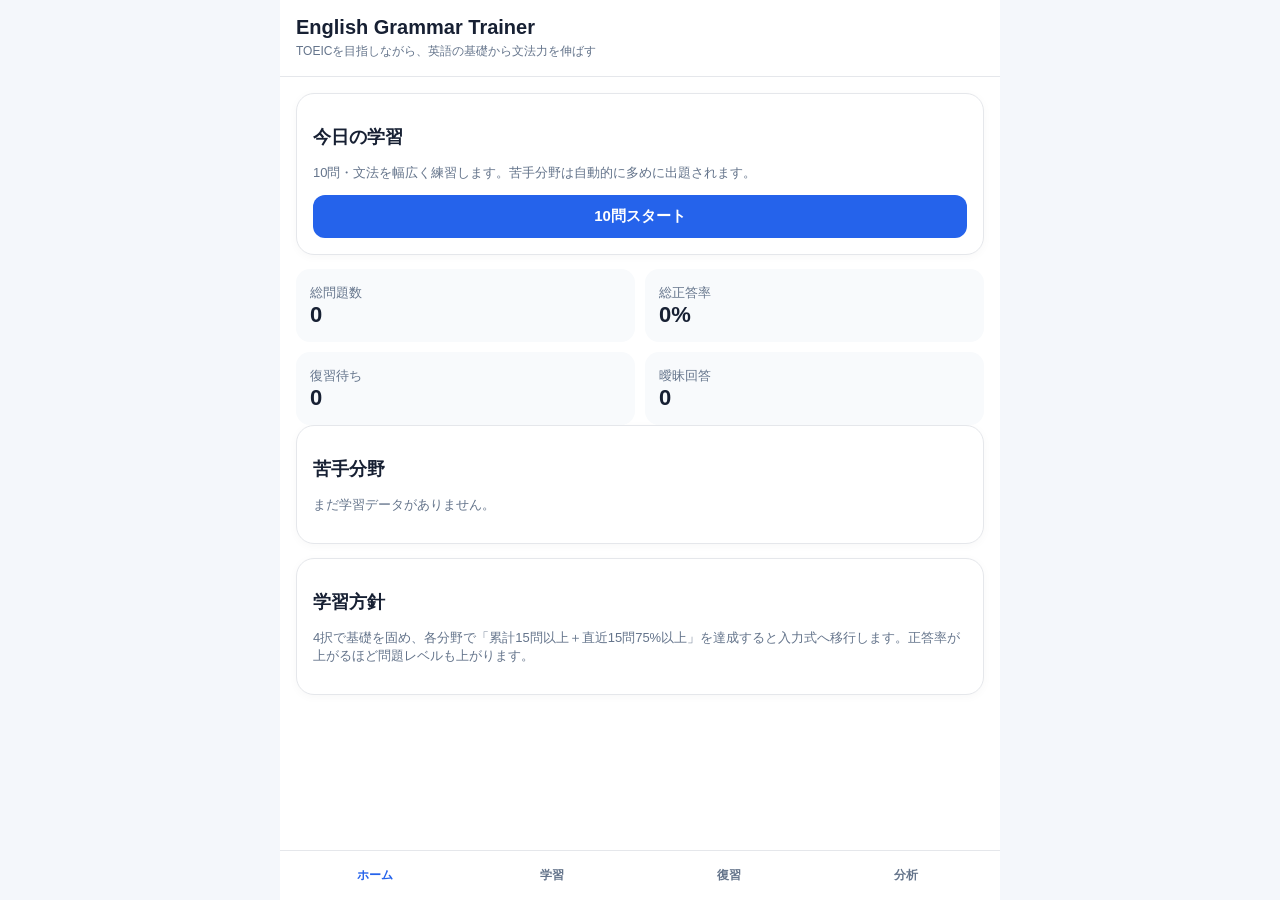
==== index.html @ 16832d19 "Add files via upload" ====
<!doctype html>
<html lang="ja">
<head>
<meta charset="utf-8">
<meta name="viewport" content="width=device-width,initial-scale=1,viewport-fit=cover">
<meta name="theme-color" content="#2563eb">
<title>English Grammar Trainer</title>
<link rel="manifest" href="manifest.json">
<style>
*{box-sizing:border-box}body{margin:0;font-family:-apple-system,BlinkMacSystemFont,"Segoe UI",sans-serif;background:#f4f7fb;color:#172033}
.app{max-width:720px;margin:auto;min-height:100vh;background:#fff}
header{position:sticky;top:0;background:#fff;border-bottom:1px solid #e5e7eb;padding:16px;z-index:2}
h1{font-size:20px;margin:0}.sub{font-size:12px;color:#64748b;margin-top:4px}
main{padding:16px 16px 90px}.card{background:#fff;border:1px solid #e5e7eb;border-radius:18px;padding:16px;margin-bottom:14px;box-shadow:0 2px 10px #00000008}
button{border:0;border-radius:12px;padding:12px 14px;font-size:15px;font-weight:600;cursor:pointer}
.primary{background:#2563eb;color:white;width:100%}.secondary{background:#eef2ff;color:#1d4ed8}.ghost{background:#f1f5f9;color:#334155}
.grid{display:grid;grid-template-columns:1fr 1fr;gap:10px}.stat{padding:14px;background:#f8fafc;border-radius:14px}.stat b{font-size:22px;display:block}.muted{color:#64748b;font-size:13px}
.progress{height:8px;background:#e5e7eb;border-radius:99px;overflow:hidden}.bar{height:100%;background:#2563eb}
.option{width:100%;text-align:left;margin:7px 0;background:#f8fafc;border:2px solid #e2e8f0;color:#172033}.option.selected{border-color:#2563eb;background:#eff6ff}.option.correct{border-color:#16a34a;background:#f0fdf4}.option.wrong{border-color:#dc2626;background:#fef2f2}
.feedback{padding:14px;border-radius:14px;background:#f8fafc;line-height:1.65}.tag{display:inline-block;font-size:12px;padding:4px 8px;border-radius:999px;background:#e0e7ff;color:#3730a3;margin:2px}
.nav{position:fixed;bottom:0;left:50%;transform:translateX(-50%);width:min(720px,100%);background:#fff;border-top:1px solid #e5e7eb;display:grid;grid-template-columns:repeat(4,1fr);padding:8px 6px calc(8px + env(safe-area-inset-bottom));z-index:3}
.nav button{background:transparent;color:#64748b;padding:8px 4px;font-size:12px}.nav button.active{color:#2563eb}
input{width:100%;padding:14px;border:2px solid #cbd5e1;border-radius:12px;font-size:18px}
h2{font-size:18px}h3{font-size:15px}.row{display:flex;justify-content:space-between;gap:10px;align-items:center}.smallbtn{padding:8px 10px;font-size:12px}
.hidden{display:none!important}.danger{color:#dc2626}.success{color:#16a34a}
.barrow{margin:10px 0}.barlabel{display:flex;justify-content:space-between;font-size:13px;margin-bottom:4px}
</style>
</head>
<body>
<div class="app">
<header><h1>English Grammar Trainer</h1><div class="sub">TOEICを目指しながら、英語の基礎から文法力を伸ばす</div></header>
<main id="app"></main>
<nav class="nav">
<button onclick="showPage('home')" id="n-home">ホーム</button>
<button onclick="showPage('quiz')" id="n-quiz">学習</button>
<button onclick="showPage('review')" id="n-review">復習</button>
<button onclick="showPage('stats')" id="n-stats">分析</button>
</nav>
</div>
<script>
const BANK=[
{id:"p1",topic:"品詞",sub:"形容詞・副詞",d:1,q:"She speaks English ____.",opts:["fluent","fluently","fluency","more fluent"],a:1,exp:"speak は動詞なので、その動作を説明する語には副詞 fluently が必要です。形容詞 fluent は名詞を説明するのが基本です。",roles:"She=代名詞 / speaks=動詞 / English=名詞 / fluently=副詞",hint:"動詞 speaks を説明している語に注目。"},
{id:"p2",topic:"三単現",sub:"現在形",d:1,q:"My brother ____ to school by bus every day.",opts:["go","goes","going","gone"],a:1,exp:"主語 My brother は三人称単数なので、現在形では動詞に -s が必要です。",roles:"My brother=名詞句（主語） / goes=動詞 / to=前置詞 / school=名詞",hint:"主語が一人・一つかを確認。"},
{id:"p3",topic:"品詞",sub:"名詞・形容詞",d:1,q:"The new machine is very ____.",opts:["efficiency","efficient","efficiently","efficiencies"],a:1,exp:"be動詞 is の後ろで主語 machine の状態を説明する補語なので形容詞 efficient が適切です。",roles:"The new machine=名詞句 / is=be動詞 / very=副詞 / efficient=形容詞",hint:"be動詞の後ろで状態を説明する語。"},
{id:"p4",topic:"前置詞",sub:"時間",d:1,q:"The meeting starts ____ 9 a.m.",opts:["in","on","at","for"],a:2,exp:"具体的な時刻には at を使います。at 9 a.m. が正しい組み合わせです。",roles:"The meeting=名詞句 / starts=動詞 / at=前置詞 / 9 a.m.=時刻",hint:"時刻・日・月で使う前置詞を区別。"},
{id:"p5",topic:"現在進行形",sub:"be + -ing",d:1,q:"Look! The students ____ English now.",opts:["study","studied","are studying","have studied"],a:2,exp:"now があるので、今まさに行っている動作を表す現在進行形 are studying が適切です。",roles:"The students=名詞句 / are studying=動詞句 / now=副詞",hint:"now は時間の手がかり。"},
{id:"p6",topic:"過去形",sub:"規則動詞",d:1,q:"We ____ the report yesterday.",opts:["finish","finished","have finish","are finishing"],a:1,exp:"yesterday は過去を表すので、過去形 finished を使います。",roles:"We=代名詞 / finished=動詞 / the report=名詞句 / yesterday=副詞",hint:"yesterday がどの時制を要求するか考える。"},
{id:"p7",topic:"不定詞",sub:"to + 動詞",d:1,q:"I went to the library ____ study.",opts:["for","to","at","by"],a:1,exp:"目的を表す「～するために」は to + 動詞の原形を使います。to study です。",roles:"I=代名詞 / went=動詞 / to the library=前置詞句 / to study=不定詞",hint:"目的を表す形を考える。"},
{id:"p8",topic:"動名詞",sub:"動詞 + -ing",d:1,q:"She enjoys ____ books.",opts:["read","to read","reading","reads"],a:2,exp:"enjoy の後ろには動名詞（-ing形）を置きます。enjoy reading が正しい形です。",roles:"She=代名詞 / enjoys=動詞 / reading=動名詞 / books=名詞",hint:"enjoy の後ろに置ける形を思い出す。"},
{id:"p9",topic:"受動態",sub:"be + 過去分詞",d:1,q:"The car ____ by the company last year.",opts:["made","was made","makes","has make"],a:1,exp:"車が「作る」のではなく「作られる」ので受動態です。last year なので was made が適切です。",roles:"The car=名詞句 / was made=受動態 / by the company=行為者を表す句",hint:"主語が動作をする側か、される側か。"},
{id:"p10",topic:"現在完了",sub:"経験",d:1,q:"I ____ this movie three times.",opts:["see","saw","have seen","am seeing"],a:2,exp:"three times のように現在までの経験回数を表すとき、現在完了 have seen が使えます。",roles:"I=代名詞 / have seen=現在完了 / this movie=名詞句 / three times=副詞句",hint:"過去から現在につながる経験。"},
{id:"p11",topic:"品詞",sub:"副詞",d:2,q:"The manager carefully checked the document. Which word is an adverb?",opts:["manager","carefully","checked","document"],a:1,exp:"carefully は「どのように checked したか」を説明する副詞です。-ly で終わる副詞は多いですが、形だけでなく文中の役割で判断します。",roles:"manager=名詞 / carefully=副詞 / checked=動詞 / document=名詞",hint:"動作 checked の様子を説明する語。"},
{id:"p12",topic:"品詞",sub:"形容詞・副詞",d:2,q:"The technician worked ____ to finish the task.",opts:["careful","carefully","carefulness","care"],a:1,exp:"worked という動詞を説明するので副詞 carefully が必要です。careful は形容詞です。",roles:"technician=名詞 / worked=動詞 / carefully=副詞 / task=名詞",hint:"空欄は worked を説明している。"},
{id:"p13",topic:"比較",sub:"比較級",d:2,q:"This model is ____ than the previous one.",opts:["efficient","more efficient","most efficient","efficiency"],a:1,exp:"than がある比較では比較級を使います。efficient は長い形容詞なので more efficient が基本です。",roles:"This model=名詞句 / is=be動詞 / more efficient=形容詞の比較級 / than=比較を導く語",hint:"than の前後を比較。"},
{id:"p14",topic:"関係代名詞",sub:"who",d:2,q:"The engineer ____ designed this robot won an award.",opts:["which","who","where","when"],a:1,exp:"先行詞 engineer は人で、後ろの designed の主語になるため who が適切です。",roles:"The engineer=名詞句 / who=関係代名詞 / designed=動詞 / this robot=名詞句",hint:"先行詞は人・物・場所のどれか。"},
{id:"p15",topic:"助動詞",sub:"can",d:2,q:"Employees ____ use this room after 6 p.m.",opts:["can","are","have","did"],a:0,exp:"can は「～できる」「～してよい」など可能・許可を表す助動詞で、後ろには動詞の原形を置きます。",roles:"Employees=名詞 / can=助動詞 / use=動詞 / this room=名詞句",hint:"可能・許可を表す助動詞。"},
{id:"p16",topic:"主語と動詞の一致",sub:"there is/are",d:2,q:"There ____ several problems with the machine.",opts:["is","are","be","was"],a:1,exp:"several problems は複数なので、現在形の be動詞は are です。",roles:"There=形式的な語 / are=be動詞 / several problems=名詞句",hint:"several の後ろの名詞の数を見る。"},
{id:"p17",topic:"冠詞",sub:"a/an",d:2,q:"She bought ____ new laptop yesterday.",opts:["a","an","the","—"],a:0,exp:"初めて話題にする単数可算名詞 laptop の前なので a new laptop が適切です。new は /n/ の音で始まるため an ではありません。",roles:"She=代名詞 / bought=動詞 / a=冠詞 / new=形容詞 / laptop=名詞",hint:"単数可算名詞を初めて話題にするとき。"},
{id:"p18",topic:"可算・不可算",sub:"many/much",d:2,q:"We don't have ____ information about the problem.",opts:["many","much","a few","several"],a:1,exp:"information は通常不可算名詞なので、量を表す much を使います。",roles:"We=代名詞 / don't have=動詞句 / much=限定詞 / information=不可算名詞",hint:"information は数えられる名詞か考える。"},
{id:"p19",topic:"過去完了",sub:"had + 過去分詞",d:3,q:"When I arrived, the meeting ____ already started.",opts:["has","had","was","did"],a:1,exp:"過去のある時点（arrived）より前に開始していたので、過去完了 had started を使います。",roles:"When I arrived=副詞節 / the meeting=名詞句 / had started=過去完了 / already=副詞",hint:"過去の出来事よりさらに前の出来事。"},
{id:"p20",topic:"分詞",sub:"過去分詞",d:3,q:"The email ____ yesterday was sent to the wrong person.",opts:["send","sent","sending","sends"],a:1,exp:"email は「送った」のではなく「送られた」ので、過去分詞 sent を使って名詞 email を後ろから説明します。",roles:"The email=名詞句 / sent yesterday=分詞による修飾 / was sent=動詞句",hint:"email は動作をする側か、される側か。"},
{id:"p21",topic:"不定詞",sub:"目的",d:3,q:"The company hired more workers ____ production.",opts:["increase","increasing","to increase","increased"],a:2,exp:"「生産を増やすために」という目的なので to increase が適切です。to の後ろは動詞の原形です。",roles:"The company=名詞句 / hired=動詞 / more workers=目的語 / to increase production=目的を表す不定詞",hint:"hired の目的を考える。"},
{id:"p22",topic:"接続詞",sub:"because",d:3,q:"The flight was delayed ____ the weather was bad.",opts:["because","although","unless","while"],a:0,exp:"後ろに完全な文 the weather was bad があり、理由を表すので because が適切です。",roles:"The flight=名詞句 / was delayed=受動態 / because=接続詞 / the weather was bad=完全な節",hint:"後ろは主語＋動詞の完全な文で、意味は理由。"},
{id:"p23",topic:"前置詞",sub:"by/until",d:3,q:"Please submit the form ____ Friday.",opts:["by","at","on","from"],a:0,exp:"「金曜日までに」という締切を表す場合は by Friday です。on Friday は「金曜日に」という意味になります。",roles:"Please=副詞 / submit=動詞 / the form=名詞句 / by Friday=期限を表す前置詞句",hint:"締切を表す前置詞。"},
{id:"p24",topic:"関係代名詞",sub:"目的格",d:3,q:"The report ____ I read this morning was useful.",opts:["who","where","which","when"],a:2,exp:"先行詞 report は物で、I read の目的語になっているため which が適切です。",roles:"The report=先行詞 / which=関係代名詞 / I=主語 / read=動詞",hint:"先行詞は物。関係詞の後ろに主語 I がある。"},
{id:"p25",topic:"仮定法",sub:"would",d:3,q:"If I had more time, I ____ study English every day.",opts:["will","would","am","have"],a:1,exp:"現在の事実とは異なる仮定を表す If I had ... では、主節に would + 動詞原形を使います。",roles:"If I had more time=仮定を表す節 / I=主語 / would study=助動詞＋動詞",hint:"If節が過去形で、現在の仮定を表している。"},
{id:"p26",topic:"時制",sub:"未来",d:3,q:"By next month, we ____ the project.",opts:["finish","finished","will have finished","are finishing"],a:2,exp:"By next month は未来のある時点までの完了を示すので、未来完了 will have finished が適切です。",roles:"By next month=未来の基準時 / we=主語 / will have finished=未来完了",hint:"未来の時点までに完了することを表す。"},
{id:"p27",topic:"品詞",sub:"副詞",d:4,q:"The proposal was surprisingly effective. Which word modifies the adjective effective?",opts:["proposal","was","surprisingly","effective"],a:2,exp:"surprisingly は形容詞 effective の程度・様子を説明している副詞です。形容詞を修飾する副詞という関係を押さえます。",roles:"proposal=名詞 / was=be動詞 / surprisingly=副詞 / effective=形容詞",hint:"effective の意味を強めたり説明したりしている語。"},
{id:"p28",topic:"品詞",sub:"動詞・名詞",d:4,q:"The rapid ____ of technology has changed the industry.",opts:["develop","developing","development","developed"],a:2,exp:"The rapid の後ろで of technology と結びつく中心語が必要なので名詞 development が適切です。rapid は形容詞で名詞を修飾しています。",roles:"rapid=形容詞 / development=名詞 / of technology=前置詞句",hint:"The rapid の後ろに必要なのは何詞か。"},
{id:"p29",topic:"主語と動詞の一致",sub:"集合的表現",d:4,q:"The list of required documents ____ on the website.",opts:["are","were","is","have"],a:2,exp:"主語の中心は list で単数です。of required documents は修飾語なので、動詞は is になります。",roles:"The list of required documents=名詞句 / is=be動詞 / on the website=前置詞句",hint:"of documents に引っ張られず、名詞句の中心語を見る。"},
{id:"p30",topic:"語法",sub:"recommend",d:4,q:"The doctor recommended ____ more water.",opts:["drink","to drink","drinking","drank"],a:2,exp:"recommend の直後に動作を置く場合、recommend + 動名詞が使えます。recommend drinking が適切です。",roles:"The doctor=名詞句 / recommended=動詞 / drinking=動名詞 / more water=名詞句",hint:"recommend の後ろの動詞の形に注目。"}
];

const app=document.getElementById("app");
const KEY="egt_v1";
let S=JSON.parse(localStorage.getItem(KEY)||"null")||{
stats:{}, attempts:[], wrong:[], uncertain:[], answered:{}, current:null, profile:{name:"Learner"}
};
function save(){localStorage.setItem(KEY,JSON.stringify(S))}
function topicStats(t){return S.stats[t]||{correct:0,total:0,last:[]}}
function accuracy(t){let x=topicStats(t);return x.total?Math.round(x.correct/x.total*100):0}
function recent15(t){let x=topicStats(t);return x.last||[]}
function recentAcc(t){let a=recent15(t);return a.length?Math.round(a.reduce((s,v)=>s+v,0)/a.length*100):0}
function unlocked(t){let x=topicStats(t);return x.total>=15 && recent15(t).length>=15 && recentAcc(t)>=75}
function difficulty(t){
 let r=recentAcc(t), total=topicStats(t).total;
 if(total<5)return 1;
 if(r>=90 && total>=15)return 4;
 if(r>=80 && total>=10)return 3;
 if(r>=70 && total>=5)return 2;
 return 1;
}
function shuffle(a){return [...a].sort(()=>Math.random()-.5)}
function topics(){return [...new Set(BANK.map(x=>x.topic))]}
function chooseQuestions(){
 let selected=[], pool=shuffle(BANK);
 let weak=topics().sort((a,b)=>recentAcc(a)-recentAcc(b));
 // prioritize weak areas, then cover different topics
 for(const t of weak){
   if(selected.length>=10)break;
   let p=pool.filter(x=>x.topic===t && x.d<=difficulty(t)+1);
   if(p.length)selected.push(p[0]);
 }
 for(const q of pool) if(selected.length<10 && !selected.some(x=>x.id===q.id) && q.d<=Math.max(...topics().map(difficulty))+1) selected.push(q);
 return shuffle(selected.slice(0,10));
}
function showPage(p){
 document.querySelectorAll(".nav button").forEach(b=>b.classList.remove("active"));
 document.getElementById("n-"+p).classList.add("active");
 if(p==="home")renderHome(); if(p==="quiz")startSession(); if(p==="review")renderReview(); if(p==="stats")renderStats();
}
function renderHome(){
 let total=S.attempts.length, correct=S.attempts.filter(x=>x.correct).length;
 let wrong=S.wrong.length, uncertain=S.uncertain.length;
 document.getElementById("app").innerHTML=`<div class="card"><h2>今日の学習</h2><p class="muted">10問・文法を幅広く練習します。苦手分野は自動的に多めに出題されます。</p><button class="primary" onclick="startSession()">10問スタート</button></div>
 <div class="grid"><div class="stat"><span class="muted">総問題数</span><b>${total}</b></div><div class="stat"><span class="muted">総正答率</span><b>${total?Math.round(correct/total*100):0}%</b></div><div class="stat"><span class="muted">復習待ち</span><b>${wrong}</b></div><div class="stat"><span class="muted">曖昧回答</span><b>${uncertain}</b></div></div>
 <div class="card"><h2>苦手分野</h2>${renderWeak()}</div>
 <div class="card"><h2>学習方針</h2><p class="muted">4択で基礎を固め、各分野で「累計15問以上＋直近15問75%以上」を達成すると入力式へ移行します。正答率が上がるほど問題レベルも上がります。</p></div>`;
}
function renderWeak(){
 let arr=topics().map(t=>({t,a:recentAcc(t),n:topicStats(t).total})).filter(x=>x.n).sort((a,b)=>a.a-b.a).slice(0,5);
 if(!arr.length)return `<p class="muted">まだ学習データがありません。</p>`;
 return arr.map(x=>`<div class="barrow"><div class="barlabel"><span>${x.t}</span><span>${x.a}% / ${x.n}問</span></div><div class="progress"><div class="bar" style="width:${x.a}%"></div></div></div>`).join("");
}
function startSession(){
 S.current={qs:chooseQuestions(),i:0,answers:[],mode:"session"};save();renderQuestion();
}
function renderQuestion(){
 let c=S.current, q=c.qs[c.i]; if(!q){finishSession();return}
 let useInput=unlocked(q.topic);
 document.getElementById("app").innerHTML=`<div class="row"><div><b>第${c.i+1}問 / ${c.qs.length}</b><div class="muted">${q.topic}・${q.sub}・レベル${q.d}</div></div><span class="tag">${useInput?"入力式":"4択"}</span></div>
 <div class="progress" style="margin:12px 0 18px"><div class="bar" style="width:${c.i/c.qs.length*100}%"></div></div>
 <div class="card"><h2>${q.q}</h2>${useInput?`<input id="ans" autocomplete="off" placeholder="答えを入力"><button class="primary" style="margin-top:10px" onclick="submitInput()">回答する</button>`:q.opts.map((o,i)=>`<button class="option" onclick="submitChoice(${i})">${o}</button>`).join("")}
 <button class="ghost smallbtn" style="margin-top:10px" onclick="markUncertain()">🤔 曖昧だった</button>
 <button class="ghost smallbtn" style="margin-left:5px" onclick="toggleHint()">ヒント</button><div id="hint" class="muted hidden" style="margin-top:10px">${q.hint}</div></div>`;
}
function toggleHint(){document.getElementById("hint").classList.toggle("hidden")}
function markUncertain(){
 let q=S.current.qs[S.current.i];
 if(!S.uncertain.includes(q.id))S.uncertain.push(q.id);
 save(); alert("「曖昧だった」として記録しました。後で「復習」から確認できます。");
}
function submitChoice(i){answer(i===S.current.qs[S.current.i].a)}
function submitInput(){
 let q=S.current.qs[S.current.i], v=document.getElementById("ans").value.trim().toLowerCase();
 let accepted=q.opts[q.a].toLowerCase();
 // Basic normalization; exact target plus punctuation/space tolerance.
 answer(v===accepted);
}
function answer(ok){
 let q=S.current.qs[S.current.i], c=S.current;
 record(q,ok);
 c.answers.push({id:q.id,correct:ok});
 showFeedback(q,ok);
}
function record(q,ok){
 let st=topicStats(q.topic); st.total++; if(ok)st.correct++; st.last=(st.last||[]); st.last.push(ok?1:0); if(st.last.length>15)st.last.shift(); S.stats[q.topic]=st;
 S.attempts.push({id:q.id,topic:q.topic,correct:ok,time:Date.now()});
 if(!ok && !S.wrong.includes(q.id))S.wrong.push(q.id);
 save();
}
function showFeedback(q,ok){
 let idx=S.current.i, canNext=idx+1<S.current.qs.length;
 document.getElementById("app").innerHTML=`<div class="card"><div class="${ok?"success":"danger"}"><b>${ok?"正解！":"不正解"}</b></div><h2>${q.q}</h2><div class="feedback"><b>詳しい解説</b><p>${q.exp}</p><p><b>品詞・文の役割</b><br>${q.roles}</p><p><b>この問題の分野：</b>${q.topic} / ${q.sub}</p><p><b>直近15問の正答率：</b>${recentAcc(q.topic)}%${unlocked(q.topic)?" → 入力式対象":""}</p></div></div>
 <button class="primary" onclick="${canNext?"nextQuestion()":"finishSession()"}">${canNext?"次の問題":"結果を見る"}</button>`;
}
function nextQuestion(){S.current.i++;save();renderQuestion()}
function finishSession(){
 let c=S.current; let score=c.answers.filter(x=>x.correct).length;
 document.getElementById("app").innerHTML=`<div class="card"><h2>今回の結果</h2><div class="stat"><span class="muted">正答率</span><b>${score}/${c.qs.length} (${Math.round(score/c.qs.length*100)}%)</b></div><p>正解でも不正解でも解説を確認したことで、学習履歴に反映されています。</p></div>
 <div class="grid"><button class="secondary" onclick="startSession()">もう10問</button><button class="ghost" onclick="showPage('home')">ホームへ</button></div>`;
 S.current=null;save();
}
function renderReview(){
 let ids=[...new Set([...S.wrong,...S.uncertain])];
 let items=ids.map(id=>BANK.find(q=>q.id===id)).filter(Boolean);
 document.getElementById("app").innerHTML=`<div class="card"><h2>復習</h2><p class="muted">間違えた問題と「🤔曖昧だった」を付けた問題をまとめています。</p>${items.length?items.map(q=>`<div class="row" style="padding:12px 0;border-bottom:1px solid #e5e7eb"><div><b>${q.topic}</b>・${q.sub}<div class="muted">${q.q}</div></div><button class="secondary smallbtn" onclick="reviewOne('${q.id}')">解く</button></div>`).join(""):`<p>復習する問題はありません。</p>`}</div>
 <button class="ghost" onclick="clearReview()">復習リストを空にする</button>`;
}
function reviewOne(id){
 let q=BANK.find(x=>x.id===id); S.current={qs:[q],i:0,answers:[],mode:"review"};renderQuestion();
}
function clearReview(){S.wrong=[];S.uncertain=[];save();renderReview()}
function renderStats(){
 let rows=topics().map(t=>({t,n:topicStats(t).total,a:accuracy(t),r:recentAcc(t),u:unlocked(t),d:difficulty(t)})).sort((a,b)=>a.r-b.r);
 document.getElementById("app").innerHTML=`<div class="card"><h2>文法分析</h2><p class="muted">入力式への移行判定は各分野の「直近15問」で行います。</p>${rows.map(x=>`<div class="barrow"><div class="barlabel"><span><b>${x.t}</b> ${x.u?"・入力式":"・4択"}・Lv${x.d}</span><span>${x.r}%</span></div><div class="progress"><div class="bar" style="width:${x.r}%"></div></div><div class="muted">累計 ${x.n}問 / 全期間 ${x.a}% / 直近15問 ${x.r}%</div></div>`).join("")}</div>
 <div class="card"><h2>曖昧回答</h2><p>現在 ${S.uncertain.length}問</p><p class="muted">「曖昧だった」を押した問題は、正解していても復習対象として残ります。</p></div>
 <div class="card"><h2>アカウント</h2><p>学習者：${S.profile.name}</p><button class="ghost" onclick="resetData()">学習データを初期化</button></div>`;
}
function resetData(){if(confirm("すべての学習データを削除しますか？")){localStorage.removeItem(KEY);location.reload()}}
showPage("home");
</script>
</body>
</html>
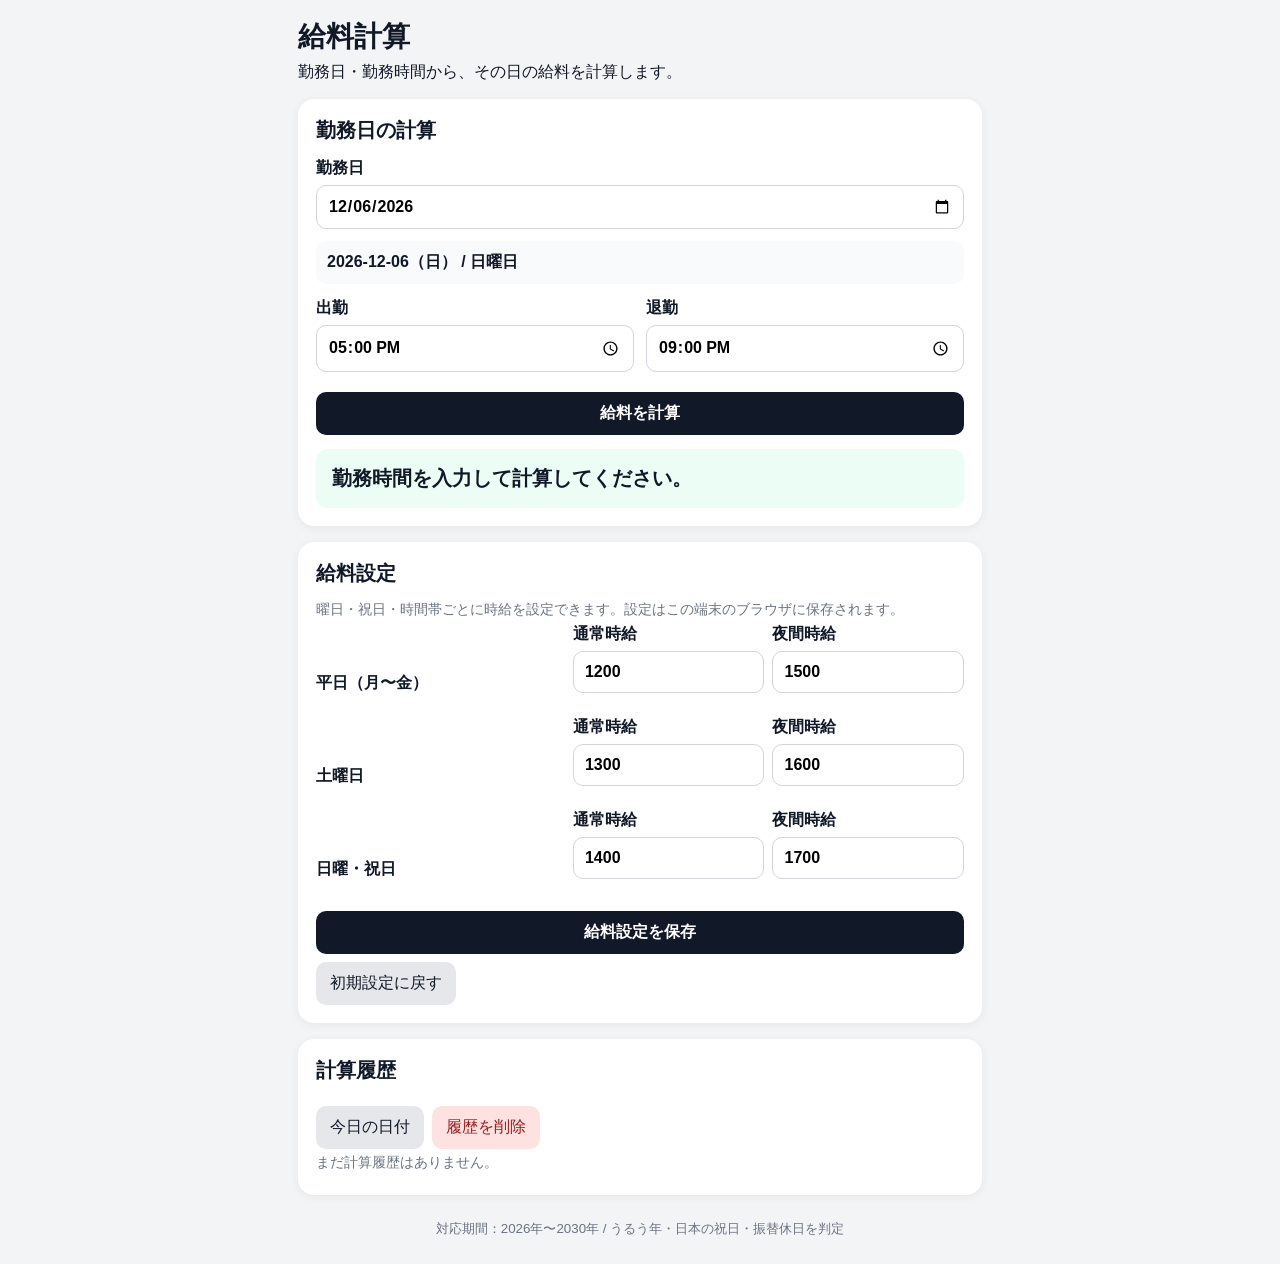
==== commit 147376c7: "Add files via upload" ====
--- a/index.html
+++ b/index.html
@@ -3,192 +3,58 @@
 <head>
 <meta charset="utf-8">
 <meta name="viewport" content="width=device-width,initial-scale=1,viewport-fit=cover">
-<meta name="theme-color" content="#2563eb">
-<title>English Grammar Trainer</title>
-<link rel="manifest" href="manifest.json">
-<style>
-*{box-sizing:border-box}body{margin:0;font-family:-apple-system,BlinkMacSystemFont,"Segoe UI",sans-serif;background:#f4f7fb;color:#172033}
-.app{max-width:720px;margin:auto;min-height:100vh;background:#fff}
-header{position:sticky;top:0;background:#fff;border-bottom:1px solid #e5e7eb;padding:16px;z-index:2}
-h1{font-size:20px;margin:0}.sub{font-size:12px;color:#64748b;margin-top:4px}
-main{padding:16px 16px 90px}.card{background:#fff;border:1px solid #e5e7eb;border-radius:18px;padding:16px;margin-bottom:14px;box-shadow:0 2px 10px #00000008}
-button{border:0;border-radius:12px;padding:12px 14px;font-size:15px;font-weight:600;cursor:pointer}
-.primary{background:#2563eb;color:white;width:100%}.secondary{background:#eef2ff;color:#1d4ed8}.ghost{background:#f1f5f9;color:#334155}
-.grid{display:grid;grid-template-columns:1fr 1fr;gap:10px}.stat{padding:14px;background:#f8fafc;border-radius:14px}.stat b{font-size:22px;display:block}.muted{color:#64748b;font-size:13px}
-.progress{height:8px;background:#e5e7eb;border-radius:99px;overflow:hidden}.bar{height:100%;background:#2563eb}
-.option{width:100%;text-align:left;margin:7px 0;background:#f8fafc;border:2px solid #e2e8f0;color:#172033}.option.selected{border-color:#2563eb;background:#eff6ff}.option.correct{border-color:#16a34a;background:#f0fdf4}.option.wrong{border-color:#dc2626;background:#fef2f2}
-.feedback{padding:14px;border-radius:14px;background:#f8fafc;line-height:1.65}.tag{display:inline-block;font-size:12px;padding:4px 8px;border-radius:999px;background:#e0e7ff;color:#3730a3;margin:2px}
-.nav{position:fixed;bottom:0;left:50%;transform:translateX(-50%);width:min(720px,100%);background:#fff;border-top:1px solid #e5e7eb;display:grid;grid-template-columns:repeat(4,1fr);padding:8px 6px calc(8px + env(safe-area-inset-bottom));z-index:3}
-.nav button{background:transparent;color:#64748b;padding:8px 4px;font-size:12px}.nav button.active{color:#2563eb}
-input{width:100%;padding:14px;border:2px solid #cbd5e1;border-radius:12px;font-size:18px}
-h2{font-size:18px}h3{font-size:15px}.row{display:flex;justify-content:space-between;gap:10px;align-items:center}.smallbtn{padding:8px 10px;font-size:12px}
-.hidden{display:none!important}.danger{color:#dc2626}.success{color:#16a34a}
-.barrow{margin:10px 0}.barlabel{display:flex;justify-content:space-between;font-size:13px;margin-bottom:4px}
-</style>
+<meta name="theme-color" content="#111827">
+<title>給料計算アプリ</title>
+<link rel="stylesheet" href="style.css">
 </head>
 <body>
-<div class="app">
-<header><h1>English Grammar Trainer</h1><div class="sub">TOEICを目指しながら、英語の基礎から文法力を伸ばす</div></header>
-<main id="app"></main>
-<nav class="nav">
-<button onclick="showPage('home')" id="n-home">ホーム</button>
-<button onclick="showPage('quiz')" id="n-quiz">学習</button>
-<button onclick="showPage('review')" id="n-review">復習</button>
-<button onclick="showPage('stats')" id="n-stats">分析</button>
-</nav>
-</div>
-<script>
-const BANK=[
-{id:"p1",topic:"品詞",sub:"形容詞・副詞",d:1,q:"She speaks English ____.",opts:["fluent","fluently","fluency","more fluent"],a:1,exp:"speak は動詞なので、その動作を説明する語には副詞 fluently が必要です。形容詞 fluent は名詞を説明するのが基本です。",roles:"She=代名詞 / speaks=動詞 / English=名詞 / fluently=副詞",hint:"動詞 speaks を説明している語に注目。"},
-{id:"p2",topic:"三単現",sub:"現在形",d:1,q:"My brother ____ to school by bus every day.",opts:["go","goes","going","gone"],a:1,exp:"主語 My brother は三人称単数なので、現在形では動詞に -s が必要です。",roles:"My brother=名詞句（主語） / goes=動詞 / to=前置詞 / school=名詞",hint:"主語が一人・一つかを確認。"},
-{id:"p3",topic:"品詞",sub:"名詞・形容詞",d:1,q:"The new machine is very ____.",opts:["efficiency","efficient","efficiently","efficiencies"],a:1,exp:"be動詞 is の後ろで主語 machine の状態を説明する補語なので形容詞 efficient が適切です。",roles:"The new machine=名詞句 / is=be動詞 / very=副詞 / efficient=形容詞",hint:"be動詞の後ろで状態を説明する語。"},
-{id:"p4",topic:"前置詞",sub:"時間",d:1,q:"The meeting starts ____ 9 a.m.",opts:["in","on","at","for"],a:2,exp:"具体的な時刻には at を使います。at 9 a.m. が正しい組み合わせです。",roles:"The meeting=名詞句 / starts=動詞 / at=前置詞 / 9 a.m.=時刻",hint:"時刻・日・月で使う前置詞を区別。"},
-{id:"p5",topic:"現在進行形",sub:"be + -ing",d:1,q:"Look! The students ____ English now.",opts:["study","studied","are studying","have studied"],a:2,exp:"now があるので、今まさに行っている動作を表す現在進行形 are studying が適切です。",roles:"The students=名詞句 / are studying=動詞句 / now=副詞",hint:"now は時間の手がかり。"},
-{id:"p6",topic:"過去形",sub:"規則動詞",d:1,q:"We ____ the report yesterday.",opts:["finish","finished","have finish","are finishing"],a:1,exp:"yesterday は過去を表すので、過去形 finished を使います。",roles:"We=代名詞 / finished=動詞 / the report=名詞句 / yesterday=副詞",hint:"yesterday がどの時制を要求するか考える。"},
-{id:"p7",topic:"不定詞",sub:"to + 動詞",d:1,q:"I went to the library ____ study.",opts:["for","to","at","by"],a:1,exp:"目的を表す「～するために」は to + 動詞の原形を使います。to study です。",roles:"I=代名詞 / went=動詞 / to the library=前置詞句 / to study=不定詞",hint:"目的を表す形を考える。"},
-{id:"p8",topic:"動名詞",sub:"動詞 + -ing",d:1,q:"She enjoys ____ books.",opts:["read","to read","reading","reads"],a:2,exp:"enjoy の後ろには動名詞（-ing形）を置きます。enjoy reading が正しい形です。",roles:"She=代名詞 / enjoys=動詞 / reading=動名詞 / books=名詞",hint:"enjoy の後ろに置ける形を思い出す。"},
-{id:"p9",topic:"受動態",sub:"be + 過去分詞",d:1,q:"The car ____ by the company last year.",opts:["made","was made","makes","has make"],a:1,exp:"車が「作る」のではなく「作られる」ので受動態です。last year なので was made が適切です。",roles:"The car=名詞句 / was made=受動態 / by the company=行為者を表す句",hint:"主語が動作をする側か、される側か。"},
-{id:"p10",topic:"現在完了",sub:"経験",d:1,q:"I ____ this movie three times.",opts:["see","saw","have seen","am seeing"],a:2,exp:"three times のように現在までの経験回数を表すとき、現在完了 have seen が使えます。",roles:"I=代名詞 / have seen=現在完了 / this movie=名詞句 / three times=副詞句",hint:"過去から現在につながる経験。"},
-{id:"p11",topic:"品詞",sub:"副詞",d:2,q:"The manager carefully checked the document. Which word is an adverb?",opts:["manager","carefully","checked","document"],a:1,exp:"carefully は「どのように checked したか」を説明する副詞です。-ly で終わる副詞は多いですが、形だけでなく文中の役割で判断します。",roles:"manager=名詞 / carefully=副詞 / checked=動詞 / document=名詞",hint:"動作 checked の様子を説明する語。"},
-{id:"p12",topic:"品詞",sub:"形容詞・副詞",d:2,q:"The technician worked ____ to finish the task.",opts:["careful","carefully","carefulness","care"],a:1,exp:"worked という動詞を説明するので副詞 carefully が必要です。careful は形容詞です。",roles:"technician=名詞 / worked=動詞 / carefully=副詞 / task=名詞",hint:"空欄は worked を説明している。"},
-{id:"p13",topic:"比較",sub:"比較級",d:2,q:"This model is ____ than the previous one.",opts:["efficient","more efficient","most efficient","efficiency"],a:1,exp:"than がある比較では比較級を使います。efficient は長い形容詞なので more efficient が基本です。",roles:"This model=名詞句 / is=be動詞 / more efficient=形容詞の比較級 / than=比較を導く語",hint:"than の前後を比較。"},
-{id:"p14",topic:"関係代名詞",sub:"who",d:2,q:"The engineer ____ designed this robot won an award.",opts:["which","who","where","when"],a:1,exp:"先行詞 engineer は人で、後ろの designed の主語になるため who が適切です。",roles:"The engineer=名詞句 / who=関係代名詞 / designed=動詞 / this robot=名詞句",hint:"先行詞は人・物・場所のどれか。"},
-{id:"p15",topic:"助動詞",sub:"can",d:2,q:"Employees ____ use this room after 6 p.m.",opts:["can","are","have","did"],a:0,exp:"can は「～できる」「～してよい」など可能・許可を表す助動詞で、後ろには動詞の原形を置きます。",roles:"Employees=名詞 / can=助動詞 / use=動詞 / this room=名詞句",hint:"可能・許可を表す助動詞。"},
-{id:"p16",topic:"主語と動詞の一致",sub:"there is/are",d:2,q:"There ____ several problems with the machine.",opts:["is","are","be","was"],a:1,exp:"several problems は複数なので、現在形の be動詞は are です。",roles:"There=形式的な語 / are=be動詞 / several problems=名詞句",hint:"several の後ろの名詞の数を見る。"},
-{id:"p17",topic:"冠詞",sub:"a/an",d:2,q:"She bought ____ new laptop yesterday.",opts:["a","an","the","—"],a:0,exp:"初めて話題にする単数可算名詞 laptop の前なので a new laptop が適切です。new は /n/ の音で始まるため an ではありません。",roles:"She=代名詞 / bought=動詞 / a=冠詞 / new=形容詞 / laptop=名詞",hint:"単数可算名詞を初めて話題にするとき。"},
-{id:"p18",topic:"可算・不可算",sub:"many/much",d:2,q:"We don't have ____ information about the problem.",opts:["many","much","a few","several"],a:1,exp:"information は通常不可算名詞なので、量を表す much を使います。",roles:"We=代名詞 / don't have=動詞句 / much=限定詞 / information=不可算名詞",hint:"information は数えられる名詞か考える。"},
-{id:"p19",topic:"過去完了",sub:"had + 過去分詞",d:3,q:"When I arrived, the meeting ____ already started.",opts:["has","had","was","did"],a:1,exp:"過去のある時点（arrived）より前に開始していたので、過去完了 had started を使います。",roles:"When I arrived=副詞節 / the meeting=名詞句 / had started=過去完了 / already=副詞",hint:"過去の出来事よりさらに前の出来事。"},
-{id:"p20",topic:"分詞",sub:"過去分詞",d:3,q:"The email ____ yesterday was sent to the wrong person.",opts:["send","sent","sending","sends"],a:1,exp:"email は「送った」のではなく「送られた」ので、過去分詞 sent を使って名詞 email を後ろから説明します。",roles:"The email=名詞句 / sent yesterday=分詞による修飾 / was sent=動詞句",hint:"email は動作をする側か、される側か。"},
-{id:"p21",topic:"不定詞",sub:"目的",d:3,q:"The company hired more workers ____ production.",opts:["increase","increasing","to increase","increased"],a:2,exp:"「生産を増やすために」という目的なので to increase が適切です。to の後ろは動詞の原形です。",roles:"The company=名詞句 / hired=動詞 / more workers=目的語 / to increase production=目的を表す不定詞",hint:"hired の目的を考える。"},
-{id:"p22",topic:"接続詞",sub:"because",d:3,q:"The flight was delayed ____ the weather was bad.",opts:["because","although","unless","while"],a:0,exp:"後ろに完全な文 the weather was bad があり、理由を表すので because が適切です。",roles:"The flight=名詞句 / was delayed=受動態 / because=接続詞 / the weather was bad=完全な節",hint:"後ろは主語＋動詞の完全な文で、意味は理由。"},
-{id:"p23",topic:"前置詞",sub:"by/until",d:3,q:"Please submit the form ____ Friday.",opts:["by","at","on","from"],a:0,exp:"「金曜日までに」という締切を表す場合は by Friday です。on Friday は「金曜日に」という意味になります。",roles:"Please=副詞 / submit=動詞 / the form=名詞句 / by Friday=期限を表す前置詞句",hint:"締切を表す前置詞。"},
-{id:"p24",topic:"関係代名詞",sub:"目的格",d:3,q:"The report ____ I read this morning was useful.",opts:["who","where","which","when"],a:2,exp:"先行詞 report は物で、I read の目的語になっているため which が適切です。",roles:"The report=先行詞 / which=関係代名詞 / I=主語 / read=動詞",hint:"先行詞は物。関係詞の後ろに主語 I がある。"},
-{id:"p25",topic:"仮定法",sub:"would",d:3,q:"If I had more time, I ____ study English every day.",opts:["will","would","am","have"],a:1,exp:"現在の事実とは異なる仮定を表す If I had ... では、主節に would + 動詞原形を使います。",roles:"If I had more time=仮定を表す節 / I=主語 / would study=助動詞＋動詞",hint:"If節が過去形で、現在の仮定を表している。"},
-{id:"p26",topic:"時制",sub:"未来",d:3,q:"By next month, we ____ the project.",opts:["finish","finished","will have finished","are finishing"],a:2,exp:"By next month は未来のある時点までの完了を示すので、未来完了 will have finished が適切です。",roles:"By next month=未来の基準時 / we=主語 / will have finished=未来完了",hint:"未来の時点までに完了することを表す。"},
-{id:"p27",topic:"品詞",sub:"副詞",d:4,q:"The proposal was surprisingly effective. Which word modifies the adjective effective?",opts:["proposal","was","surprisingly","effective"],a:2,exp:"surprisingly は形容詞 effective の程度・様子を説明している副詞です。形容詞を修飾する副詞という関係を押さえます。",roles:"proposal=名詞 / was=be動詞 / surprisingly=副詞 / effective=形容詞",hint:"effective の意味を強めたり説明したりしている語。"},
-{id:"p28",topic:"品詞",sub:"動詞・名詞",d:4,q:"The rapid ____ of technology has changed the industry.",opts:["develop","developing","development","developed"],a:2,exp:"The rapid の後ろで of technology と結びつく中心語が必要なので名詞 development が適切です。rapid は形容詞で名詞を修飾しています。",roles:"rapid=形容詞 / development=名詞 / of technology=前置詞句",hint:"The rapid の後ろに必要なのは何詞か。"},
-{id:"p29",topic:"主語と動詞の一致",sub:"集合的表現",d:4,q:"The list of required documents ____ on the website.",opts:["are","were","is","have"],a:2,exp:"主語の中心は list で単数です。of required documents は修飾語なので、動詞は is になります。",roles:"The list of required documents=名詞句 / is=be動詞 / on the website=前置詞句",hint:"of documents に引っ張られず、名詞句の中心語を見る。"},
-{id:"p30",topic:"語法",sub:"recommend",d:4,q:"The doctor recommended ____ more water.",opts:["drink","to drink","drinking","drank"],a:2,exp:"recommend の直後に動作を置く場合、recommend + 動名詞が使えます。recommend drinking が適切です。",roles:"The doctor=名詞句 / recommended=動詞 / drinking=動名詞 / more water=名詞句",hint:"recommend の後ろの動詞の形に注目。"}
-];
+<main class="container">
+  <header>
+    <h1>給料計算</h1>
+    <p>勤務日・勤務時間から、その日の給料を計算します。</p>
+  </header>
 
-const app=document.getElementById("app");
-const KEY="egt_v1";
-let S=JSON.parse(localStorage.getItem(KEY)||"null")||{
-stats:{}, attempts:[], wrong:[], uncertain:[], answered:{}, current:null, profile:{name:"Learner"}
-};
-function save(){localStorage.setItem(KEY,JSON.stringify(S))}
-function topicStats(t){return S.stats[t]||{correct:0,total:0,last:[]}}
-function accuracy(t){let x=topicStats(t);return x.total?Math.round(x.correct/x.total*100):0}
-function recent15(t){let x=topicStats(t);return x.last||[]}
-function recentAcc(t){let a=recent15(t);return a.length?Math.round(a.reduce((s,v)=>s+v,0)/a.length*100):0}
-function unlocked(t){let x=topicStats(t);return x.total>=15 && recent15(t).length>=15 && recentAcc(t)>=75}
-function difficulty(t){
- let r=recentAcc(t), total=topicStats(t).total;
- if(total<5)return 1;
- if(r>=90 && total>=15)return 4;
- if(r>=80 && total>=10)return 3;
- if(r>=70 && total>=5)return 2;
- return 1;
-}
-function shuffle(a){return [...a].sort(()=>Math.random()-.5)}
-function topics(){return [...new Set(BANK.map(x=>x.topic))]}
-function chooseQuestions(){
- let selected=[], pool=shuffle(BANK);
- let weak=topics().sort((a,b)=>recentAcc(a)-recentAcc(b));
- // prioritize weak areas, then cover different topics
- for(const t of weak){
-   if(selected.length>=10)break;
-   let p=pool.filter(x=>x.topic===t && x.d<=difficulty(t)+1);
-   if(p.length)selected.push(p[0]);
- }
- for(const q of pool) if(selected.length<10 && !selected.some(x=>x.id===q.id) && q.d<=Math.max(...topics().map(difficulty))+1) selected.push(q);
- return shuffle(selected.slice(0,10));
-}
-function showPage(p){
- document.querySelectorAll(".nav button").forEach(b=>b.classList.remove("active"));
- document.getElementById("n-"+p).classList.add("active");
- if(p==="home")renderHome(); if(p==="quiz")startSession(); if(p==="review")renderReview(); if(p==="stats")renderStats();
-}
-function renderHome(){
- let total=S.attempts.length, correct=S.attempts.filter(x=>x.correct).length;
- let wrong=S.wrong.length, uncertain=S.uncertain.length;
- document.getElementById("app").innerHTML=`<div class="card"><h2>今日の学習</h2><p class="muted">10問・文法を幅広く練習します。苦手分野は自動的に多めに出題されます。</p><button class="primary" onclick="startSession()">10問スタート</button></div>
- <div class="grid"><div class="stat"><span class="muted">総問題数</span><b>${total}</b></div><div class="stat"><span class="muted">総正答率</span><b>${total?Math.round(correct/total*100):0}%</b></div><div class="stat"><span class="muted">復習待ち</span><b>${wrong}</b></div><div class="stat"><span class="muted">曖昧回答</span><b>${uncertain}</b></div></div>
- <div class="card"><h2>苦手分野</h2>${renderWeak()}</div>
- <div class="card"><h2>学習方針</h2><p class="muted">4択で基礎を固め、各分野で「累計15問以上＋直近15問75%以上」を達成すると入力式へ移行します。正答率が上がるほど問題レベルも上がります。</p></div>`;
-}
-function renderWeak(){
- let arr=topics().map(t=>({t,a:recentAcc(t),n:topicStats(t).total})).filter(x=>x.n).sort((a,b)=>a.a-b.a).slice(0,5);
- if(!arr.length)return `<p class="muted">まだ学習データがありません。</p>`;
- return arr.map(x=>`<div class="barrow"><div class="barlabel"><span>${x.t}</span><span>${x.a}% / ${x.n}問</span></div><div class="progress"><div class="bar" style="width:${x.a}%"></div></div></div>`).join("");
-}
-function startSession(){
- S.current={qs:chooseQuestions(),i:0,answers:[],mode:"session"};save();renderQuestion();
-}
-function renderQuestion(){
- let c=S.current, q=c.qs[c.i]; if(!q){finishSession();return}
- let useInput=unlocked(q.topic);
- document.getElementById("app").innerHTML=`<div class="row"><div><b>第${c.i+1}問 / ${c.qs.length}</b><div class="muted">${q.topic}・${q.sub}・レベル${q.d}</div></div><span class="tag">${useInput?"入力式":"4択"}</span></div>
- <div class="progress" style="margin:12px 0 18px"><div class="bar" style="width:${c.i/c.qs.length*100}%"></div></div>
- <div class="card"><h2>${q.q}</h2>${useInput?`<input id="ans" autocomplete="off" placeholder="答えを入力"><button class="primary" style="margin-top:10px" onclick="submitInput()">回答する</button>`:q.opts.map((o,i)=>`<button class="option" onclick="submitChoice(${i})">${o}</button>`).join("")}
- <button class="ghost smallbtn" style="margin-top:10px" onclick="markUncertain()">🤔 曖昧だった</button>
- <button class="ghost smallbtn" style="margin-left:5px" onclick="toggleHint()">ヒント</button><div id="hint" class="muted hidden" style="margin-top:10px">${q.hint}</div></div>`;
-}
-function toggleHint(){document.getElementById("hint").classList.toggle("hidden")}
-function markUncertain(){
- let q=S.current.qs[S.current.i];
- if(!S.uncertain.includes(q.id))S.uncertain.push(q.id);
- save(); alert("「曖昧だった」として記録しました。後で「復習」から確認できます。");
-}
-function submitChoice(i){answer(i===S.current.qs[S.current.i].a)}
-function submitInput(){
- let q=S.current.qs[S.current.i], v=document.getElementById("ans").value.trim().toLowerCase();
- let accepted=q.opts[q.a].toLowerCase();
- // Basic normalization; exact target plus punctuation/space tolerance.
- answer(v===accepted);
-}
-function answer(ok){
- let q=S.current.qs[S.current.i], c=S.current;
- record(q,ok);
- c.answers.push({id:q.id,correct:ok});
- showFeedback(q,ok);
-}
-function record(q,ok){
- let st=topicStats(q.topic); st.total++; if(ok)st.correct++; st.last=(st.last||[]); st.last.push(ok?1:0); if(st.last.length>15)st.last.shift(); S.stats[q.topic]=st;
- S.attempts.push({id:q.id,topic:q.topic,correct:ok,time:Date.now()});
- if(!ok && !S.wrong.includes(q.id))S.wrong.push(q.id);
- save();
-}
-function showFeedback(q,ok){
- let idx=S.current.i, canNext=idx+1<S.current.qs.length;
- document.getElementById("app").innerHTML=`<div class="card"><div class="${ok?"success":"danger"}"><b>${ok?"正解！":"不正解"}</b></div><h2>${q.q}</h2><div class="feedback"><b>詳しい解説</b><p>${q.exp}</p><p><b>品詞・文の役割</b><br>${q.roles}</p><p><b>この問題の分野：</b>${q.topic} / ${q.sub}</p><p><b>直近15問の正答率：</b>${recentAcc(q.topic)}%${unlocked(q.topic)?" → 入力式対象":""}</p></div></div>
- <button class="primary" onclick="${canNext?"nextQuestion()":"finishSession()"}">${canNext?"次の問題":"結果を見る"}</button>`;
-}
-function nextQuestion(){S.current.i++;save();renderQuestion()}
-function finishSession(){
- let c=S.current; let score=c.answers.filter(x=>x.correct).length;
- document.getElementById("app").innerHTML=`<div class="card"><h2>今回の結果</h2><div class="stat"><span class="muted">正答率</span><b>${score}/${c.qs.length} (${Math.round(score/c.qs.length*100)}%)</b></div><p>正解でも不正解でも解説を確認したことで、学習履歴に反映されています。</p></div>
- <div class="grid"><button class="secondary" onclick="startSession()">もう10問</button><button class="ghost" onclick="showPage('home')">ホームへ</button></div>`;
- S.current=null;save();
-}
-function renderReview(){
- let ids=[...new Set([...S.wrong,...S.uncertain])];
- let items=ids.map(id=>BANK.find(q=>q.id===id)).filter(Boolean);
- document.getElementById("app").innerHTML=`<div class="card"><h2>復習</h2><p class="muted">間違えた問題と「🤔曖昧だった」を付けた問題をまとめています。</p>${items.length?items.map(q=>`<div class="row" style="padding:12px 0;border-bottom:1px solid #e5e7eb"><div><b>${q.topic}</b>・${q.sub}<div class="muted">${q.q}</div></div><button class="secondary smallbtn" onclick="reviewOne('${q.id}')">解く</button></div>`).join(""):`<p>復習する問題はありません。</p>`}</div>
- <button class="ghost" onclick="clearReview()">復習リストを空にする</button>`;
-}
-function reviewOne(id){
- let q=BANK.find(x=>x.id===id); S.current={qs:[q],i:0,answers:[],mode:"review"};renderQuestion();
-}
-function clearReview(){S.wrong=[];S.uncertain=[];save();renderReview()}
-function renderStats(){
- let rows=topics().map(t=>({t,n:topicStats(t).total,a:accuracy(t),r:recentAcc(t),u:unlocked(t),d:difficulty(t)})).sort((a,b)=>a.r-b.r);
- document.getElementById("app").innerHTML=`<div class="card"><h2>文法分析</h2><p class="muted">入力式への移行判定は各分野の「直近15問」で行います。</p>${rows.map(x=>`<div class="barrow"><div class="barlabel"><span><b>${x.t}</b> ${x.u?"・入力式":"・4択"}・Lv${x.d}</span><span>${x.r}%</span></div><div class="progress"><div class="bar" style="width:${x.r}%"></div></div><div class="muted">累計 ${x.n}問 / 全期間 ${x.a}% / 直近15問 ${x.r}%</div></div>`).join("")}</div>
- <div class="card"><h2>曖昧回答</h2><p>現在 ${S.uncertain.length}問</p><p class="muted">「曖昧だった」を押した問題は、正解していても復習対象として残ります。</p></div>
- <div class="card"><h2>アカウント</h2><p>学習者：${S.profile.name}</p><button class="ghost" onclick="resetData()">学習データを初期化</button></div>`;
-}
-function resetData(){if(confirm("すべての学習データを削除しますか？")){localStorage.removeItem(KEY);location.reload()}}
-showPage("home");
-</script>
+  <section class="card">
+    <h2>勤務日の計算</h2>
+    <label>勤務日
+      <input id="workDate" type="date" min="2026-01-01" max="2030-12-31">
+    </label>
+    <div id="dayInfo" class="day-info"></div>
+
+    <div class="grid">
+      <label>出勤
+        <input id="startTime" type="time" value="17:00">
+      </label>
+      <label>退勤
+        <input id="endTime" type="time" value="21:00">
+      </label>
+    </div>
+
+    <button id="calcBtn" class="primary">給料を計算</button>
+    <div id="result" class="result">勤務時間を入力して計算してください。</div>
+  </section>
+
+  <section class="card">
+    <h2>給料設定</h2>
+    <p class="muted">曜日・祝日・時間帯ごとに時給を設定できます。設定はこの端末のブラウザに保存されます。</p>
+    <div id="wageSettings"></div>
+    <button id="saveWages" class="primary">給料設定を保存</button>
+    <button id="resetWages" class="secondary">初期設定に戻す</button>
+  </section>
+
+  <section class="card">
+    <h2>計算履歴</h2>
+    <div class="history-actions">
+      <button id="todayBtn" class="secondary">今日の日付</button>
+      <button id="clearHistory" class="danger">履歴を削除</button>
+    </div>
+    <div id="history"></div>
+  </section>
+
+  <footer>
+    <small>対応期間：2026年〜2030年 / うるう年・日本の祝日・振替休日を判定</small>
+  </footer>
+</main>
+<script src="script.js"></script>
 </body>
-</html>+</html>
--- a/style.css
+++ b/style.css
@@ -0,0 +1,28 @@
+*{box-sizing:border-box}
+body{margin:0;font-family:-apple-system,BlinkMacSystemFont,"Hiragino Kaku Gothic ProN","Yu Gothic",sans-serif;background:#f3f4f6;color:#111827}
+.container{max-width:720px;margin:auto;padding:18px}
+header{margin-bottom:16px}
+h1{margin:0 0 6px;font-size:28px}
+h2{margin:0 0 14px;font-size:20px}
+p{margin:5px 0}
+.card{background:white;border-radius:16px;padding:18px;margin-bottom:16px;box-shadow:0 2px 10px rgba(0,0,0,.06)}
+label{display:block;font-weight:600;margin-bottom:12px}
+input,button{font:inherit}
+input[type=date],input[type=time],input[type=number]{width:100%;margin-top:6px;padding:11px;border:1px solid #d1d5db;border-radius:10px;background:#fff}
+.grid{display:grid;grid-template-columns:1fr 1fr;gap:12px}
+button{border:0;border-radius:10px;padding:11px 14px;cursor:pointer;margin-top:8px}
+.primary{background:#111827;color:white;width:100%;font-weight:700}
+.secondary{background:#e5e7eb;color:#111827}
+.danger{background:#fee2e2;color:#991b1b}
+.day-info{background:#f9fafb;border-radius:10px;padding:11px;margin:10px 0 14px;font-weight:600}
+.result{margin-top:14px;padding:16px;border-radius:12px;background:#ecfdf5;font-size:20px;font-weight:800}
+.muted{color:#6b7280;font-size:14px}
+.wage-row{display:grid;grid-template-columns:1.3fr 1fr 1fr;gap:8px;align-items:end;margin-bottom:12px}
+.wage-row .title{font-weight:700;padding-bottom:11px}
+.history-actions{display:flex;gap:8px;flex-wrap:wrap}
+.history-item{border-top:1px solid #e5e7eb;padding:12px 0}
+.history-item:first-child{border-top:0}
+.history-item strong{font-size:16px}
+.small{font-size:13px;color:#6b7280}
+footer{text-align:center;color:#6b7280;padding:8px}
+@media(max-width:520px){.wage-row{grid-template-columns:1fr 1fr}.wage-row .title{grid-column:1/-1;padding-bottom:0}.grid{gap:8px}}
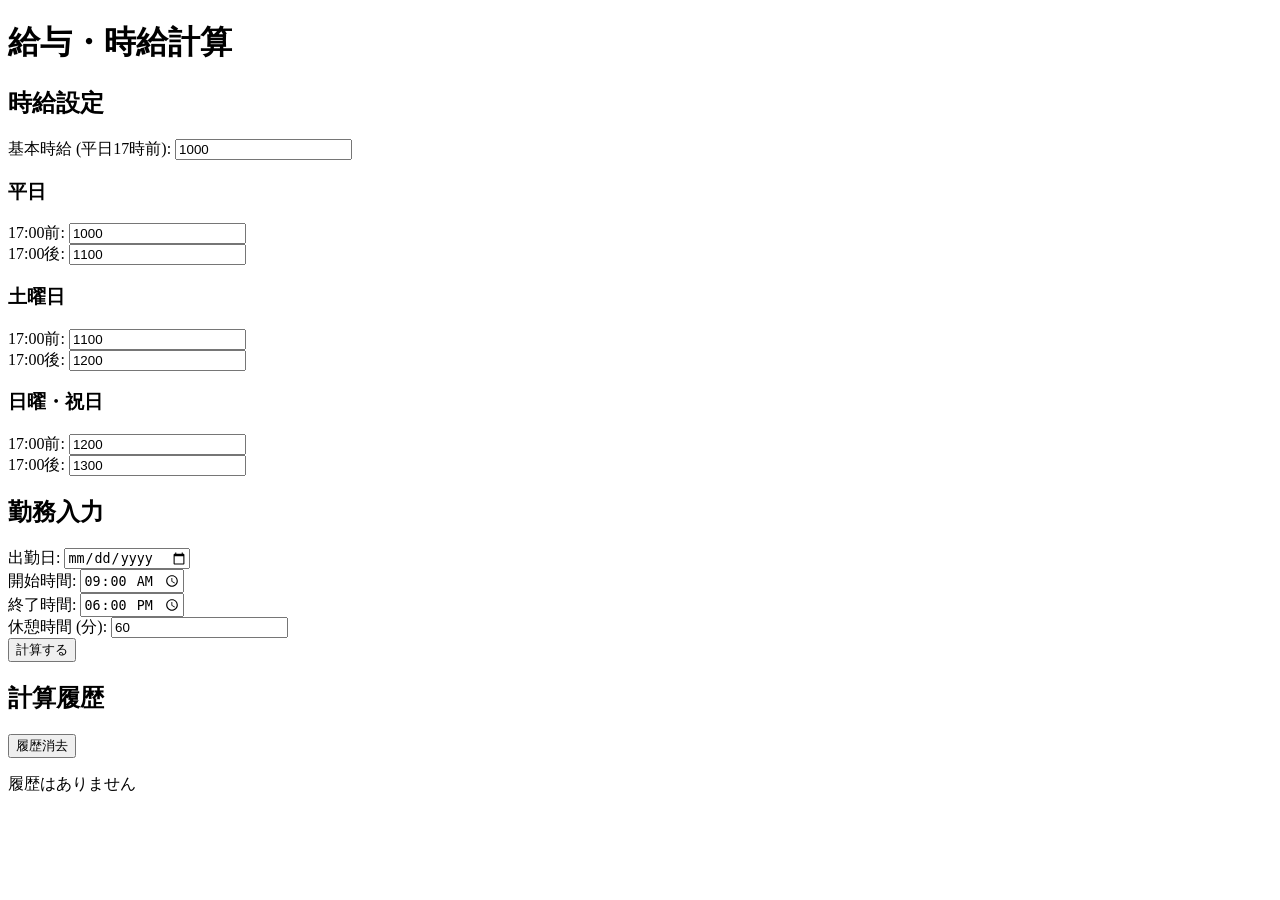
==== commit d796e128: "index.html を作成" ====
--- a/index.html
+++ b/index.html
@@ -1,60 +1,114 @@
-<!doctype html>
+<!DOCTYPE html>
 <html lang="ja">
 <head>
-<meta charset="utf-8">
-<meta name="viewport" content="width=device-width,initial-scale=1,viewport-fit=cover">
-<meta name="theme-color" content="#111827">
-<title>給料計算アプリ</title>
-<link rel="stylesheet" href="style.css">
+  <meta charset="UTF-8">
+  <meta name="viewport" content="width=device-width, initial-scale=1.0, maximum-scale=1.0, user-scalable=no">
+  <title>給与・時給計算ツール</title>
+  <link rel="stylesheet" href="style.css">
 </head>
 <body>
-<main class="container">
-  <header>
-    <h1>給料計算</h1>
-    <p>勤務日・勤務時間から、その日の給料を計算します。</p>
-  </header>
+  <div class="container">
+    <h1>給与・時給計算</h1>
 
-  <section class="card">
-    <h2>勤務日の計算</h2>
-    <label>勤務日
-      <input id="workDate" type="date" min="2026-01-01" max="2030-12-31">
-    </label>
-    <div id="dayInfo" class="day-info"></div>
+    <!-- 時給設定エリア -->
+    <section class="card">
+      <h2>時給設定</h2>
+      <div class="input-group">
+        <label for="baseWage">基本時給 (平日17時前):</label>
+        <input type="number" id="baseWage" value="1000" step="10">
+      </div>
 
-    <div class="grid">
-      <label>出勤
-        <input id="startTime" type="time" value="17:00">
-      </label>
-      <label>退勤
-        <input id="endTime" type="time" value="21:00">
-      </label>
-    </div>
+      <div class="rate-grid">
+        <div class="rate-item">
+          <h3>平日</h3>
+          <div>
+            <label>17:00前:</label>
+            <input type="number" id="wageWeekdayDay" value="1000">
+          </div>
+          <div>
+            <label>17:00後:</label>
+            <input type="number" id="wageWeekdayNight" value="1100">
+          </div>
+        </div>
 
-    <button id="calcBtn" class="primary">給料を計算</button>
-    <div id="result" class="result">勤務時間を入力して計算してください。</div>
-  </section>
+        <div class="rate-item">
+          <h3>土曜日</h3>
+          <div>
+            <label>17:00前:</label>
+            <input type="number" id="wageSatDay" value="1100">
+          </div>
+          <div>
+            <label>17:00後:</label>
+            <input type="number" id="wageSatNight" value="1200">
+          </div>
+        </div>
 
-  <section class="card">
-    <h2>給料設定</h2>
-    <p class="muted">曜日・祝日・時間帯ごとに時給を設定できます。設定はこの端末のブラウザに保存されます。</p>
-    <div id="wageSettings"></div>
-    <button id="saveWages" class="primary">給料設定を保存</button>
-    <button id="resetWages" class="secondary">初期設定に戻す</button>
-  </section>
+        <div class="rate-item">
+          <h3>日曜・祝日</h3>
+          <div>
+            <label>17:00前:</label>
+            <input type="number" id="wageSunHoliDay" value="1200">
+          </div>
+          <div>
+            <label>17:00後:</label>
+            <input type="number" id="wageSunHoliNight" value="1300">
+          </div>
+        </div>
+      </div>
+    </section>
 
-  <section class="card">
-    <h2>計算履歴</h2>
-    <div class="history-actions">
-      <button id="todayBtn" class="secondary">今日の日付</button>
-      <button id="clearHistory" class="danger">履歴を削除</button>
-    </div>
-    <div id="history"></div>
-  </section>
+    <!-- 勤務時間入力エリア -->
+    <section class="card">
+      <h2>勤務入力</h2>
+      <div class="input-group">
+        <label for="workDate">出勤日:</label>
+        <input type="date" id="workDate">
+      </div>
 
-  <footer>
-    <small>対応期間：2026年〜2030年 / うるう年・日本の祝日・振替休日を判定</small>
-  </footer>
-</main>
-<script src="script.js"></script>
+      <div class="input-group flex-row">
+        <div>
+          <label for="startTime">開始時間:</label>
+          <input type="time" id="startTime" value="09:00">
+        </div>
+        <div>
+          <label for="endTime">終了時間:</label>
+          <input type="time" id="endTime" value="18:00">
+        </div>
+      </div>
+
+      <div class="input-group">
+        <label for="breakMinutes">休憩時間 (分):</label>
+        <input type="number" id="breakMinutes" value="60" min="0" step="5">
+      </div>
+
+      <button id="calcBtn" class="btn primary">計算する</button>
+    </section>
+
+    <!-- 計算結果表示エリア -->
+    <section class="card" id="resultCard" style="display: none;">
+      <h2>計算結果</h2>
+      <div class="total-amount">
+        合計支給額: <span id="totalSalary">0</span> 円
+      </div>
+      <div class="date-type-badge" id="dateTypeBadge"></div>
+
+      <div class="details-list" id="detailsList">
+        <!-- JSで内訳（17時前・17時後・深夜など）が挿入されます -->
+      </div>
+    </section>
+
+    <!-- 計算履歴エリア -->
+    <section class="card">
+      <div class="history-header">
+        <h2>計算履歴</h2>
+        <button id="clearHistoryBtn" class="btn danger-text">履歴消去</button>
+      </div>
+      <div id="historyList" class="history-list">
+        <p class="empty-msg">履歴はありません</p>
+      </div>
+    </section>
+  </div>
+
+  <script src="script.js"></script>
 </body>
 </html>
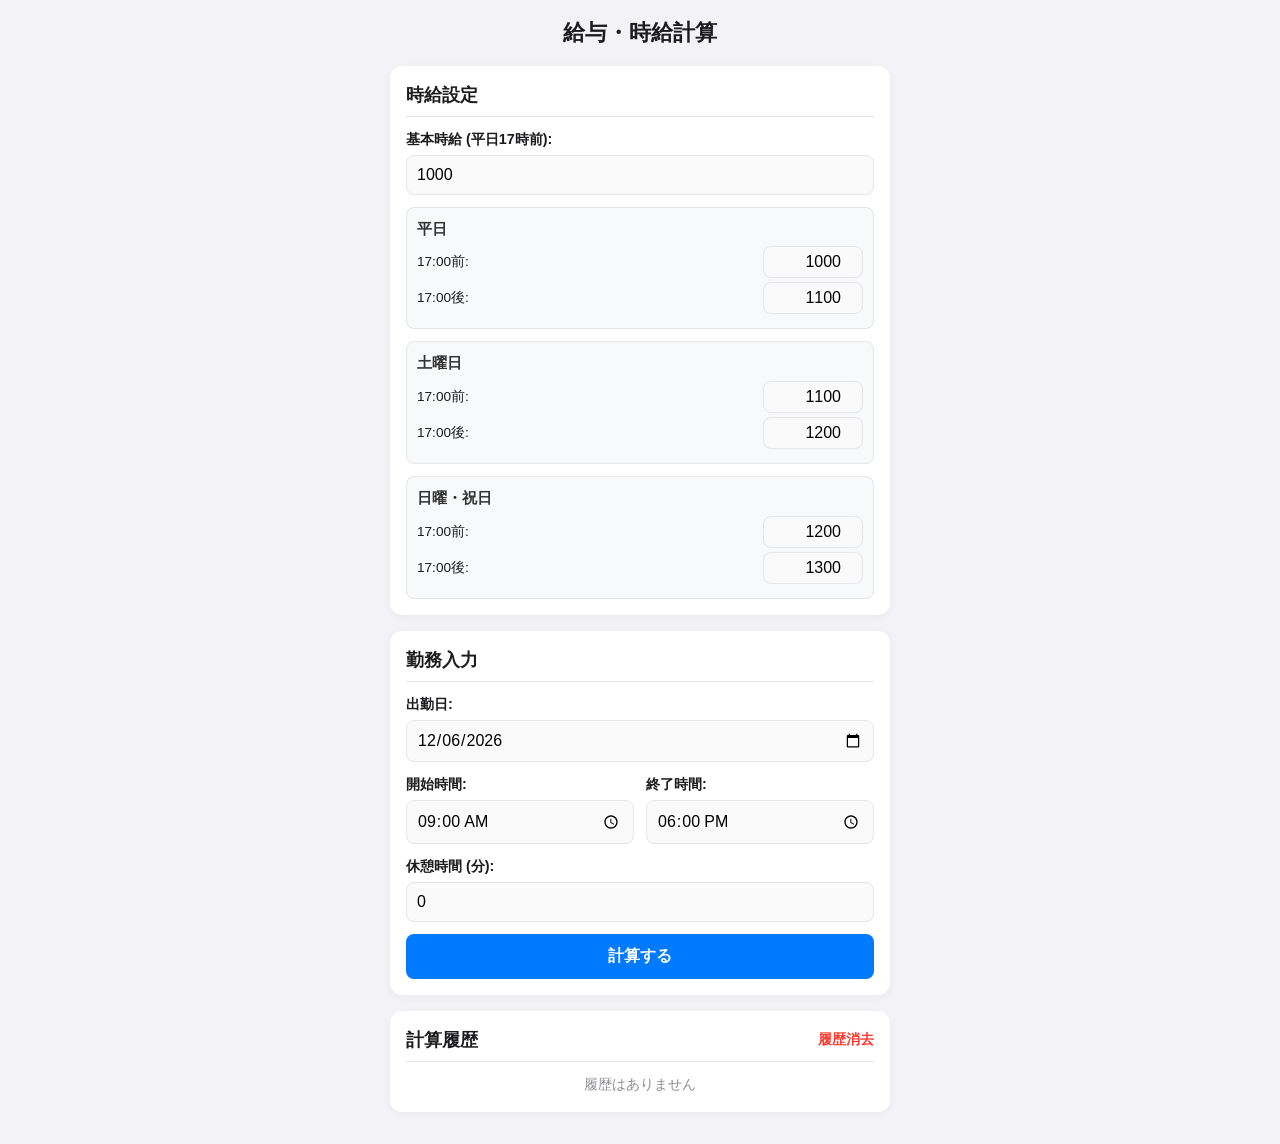
==== commit 2c1433f4: "index.html を作成" ====
--- a/index.html
+++ b/index.html
@@ -78,7 +78,7 @@
 
       <div class="input-group">
         <label for="breakMinutes">休憩時間 (分):</label>
-        <input type="number" id="breakMinutes" value="60" min="0" step="5">
+        <input type="number" id="breakMinutes" value="0" min="0" step="5">
       </div>
 
       <button id="calcBtn" class="btn primary">計算する</button>
@@ -93,7 +93,7 @@
       <div class="date-type-badge" id="dateTypeBadge"></div>
 
       <div class="details-list" id="detailsList">
-        <!-- JSで内訳（17時前・17時後・深夜など）が挿入されます -->
+        <!-- JSで内訳が挿入されます -->
       </div>
     </section>
 
--- a/style.css
+++ b/style.css
@@ -0,0 +1,229 @@
+:root {
+  --primary-color: #007aff;
+  --bg-color: #f2f2f7;
+  --card-bg: #ffffff;
+  --text-color: #1c1c1e;
+  --border-color: #e5e5ea;
+  --accent-color: #ff9500;
+}
+
+* {
+  box-sizing: border-box;
+  margin: 0;
+  padding: 0;
+  font-family: -apple-system, BlinkMacSystemFont, "Segoe UI", Roboto, Helvetica, Arial, sans-serif;
+}
+
+body {
+  background-color: var(--bg-color);
+  color: var(--text-color);
+  line-height: 1.5;
+  padding: 16px;
+  -webkit-text-size-adjust: 100%;
+}
+
+.container {
+  max-width: 500px;
+  margin: 0 auto;
+}
+
+h1 {
+  font-size: 1.4rem;
+  text-align: center;
+  margin-bottom: 16px;
+}
+
+.card {
+  background: var(--card-bg);
+  border-radius: 12px;
+  padding: 16px;
+  margin-bottom: 16px;
+  box-shadow: 0 2px 8px rgba(0, 0, 0, 0.04);
+}
+
+h2 {
+  font-size: 1.1rem;
+  border-bottom: 1px solid var(--border-color);
+  padding-bottom: 8px;
+  margin-bottom: 12px;
+}
+
+.input-group {
+  margin-bottom: 12px;
+}
+
+.input-group label {
+  display: block;
+  font-size: 0.9rem;
+  font-weight: 600;
+  margin-bottom: 4px;
+}
+
+input[type="number"],
+input[type="date"],
+input[type="time"] {
+  width: 100%;
+  padding: 10px;
+  font-size: 1rem;
+  border: 1px solid var(--border-color);
+  border-radius: 8px;
+  background-color: #fafafa;
+  -webkit-appearance: none;
+}
+
+.flex-row {
+  display: flex;
+  gap: 12px;
+}
+
+.flex-row > div {
+  flex: 1;
+}
+
+.rate-grid {
+  display: grid;
+  grid-template-columns: 1fr;
+  gap: 12px;
+  margin-top: 12px;
+}
+
+.rate-item {
+  background: #f8f9fa;
+  padding: 10px;
+  border-radius: 8px;
+  border: 1px solid var(--border-color);
+}
+
+.rate-item h3 {
+  font-size: 0.95rem;
+  margin-bottom: 6px;
+  color: #333;
+}
+
+.rate-item div {
+  display: flex;
+  justify-content: space-between;
+  align-items: center;
+  margin-bottom: 4px;
+}
+
+.rate-item label {
+  font-size: 0.85rem;
+}
+
+.rate-item input {
+  width: 100px;
+  padding: 6px;
+  text-align: right;
+}
+
+.btn {
+  width: 100%;
+  padding: 12px;
+  font-size: 1rem;
+  font-weight: bold;
+  border: none;
+  border-radius: 8px;
+  cursor: pointer;
+  transition: opacity 0.2s;
+}
+
+.btn.primary {
+  background-color: var(--primary-color);
+  color: #fff;
+}
+
+.btn:active {
+  opacity: 0.7;
+}
+
+.danger-text {
+  background: none;
+  border: none;
+  color: #ff3b30;
+  font-size: 0.85rem;
+  cursor: pointer;
+  width: auto;
+  padding: 0;
+}
+
+.history-header {
+  display: flex;
+  justify-content: space-between;
+  align-items: center;
+  border-bottom: 1px solid var(--border-color);
+  padding-bottom: 8px;
+  margin-bottom: 12px;
+}
+
+.history-header h2 {
+  border-bottom: none;
+  padding-bottom: 0;
+  margin-bottom: 0;
+}
+
+.total-amount {
+  font-size: 1.4rem;
+  font-weight: bold;
+  color: #2c3e50;
+  text-align: center;
+  margin-bottom: 8px;
+}
+
+.total-amount span {
+  color: var(--primary-color);
+  font-size: 1.8rem;
+}
+
+.date-type-badge {
+  text-align: center;
+  font-size: 0.85rem;
+  font-weight: bold;
+  color: #555;
+  margin-bottom: 12px;
+}
+
+.details-list {
+  background: #f8f9fa;
+  border-radius: 8px;
+  padding: 10px;
+  font-size: 0.9rem;
+}
+
+.detail-row {
+  display: flex;
+  justify-content: space-between;
+  padding: 4px 0;
+  border-bottom: 1px dashed var(--border-color);
+}
+
+.detail-row:last-child {
+  border-bottom: none;
+}
+
+.history-item {
+  border-bottom: 1px solid var(--border-color);
+  padding: 10px 0;
+  font-size: 0.85rem;
+}
+
+.history-item:last-child {
+  border-bottom: none;
+}
+
+.history-date {
+  font-weight: bold;
+  margin-bottom: 2px;
+}
+
+.history-summary {
+  display: flex;
+  justify-content: space-between;
+  color: #555;
+}
+
+.empty-msg {
+  text-align: center;
+  color: #8e8e93;
+  font-size: 0.9rem;
+}
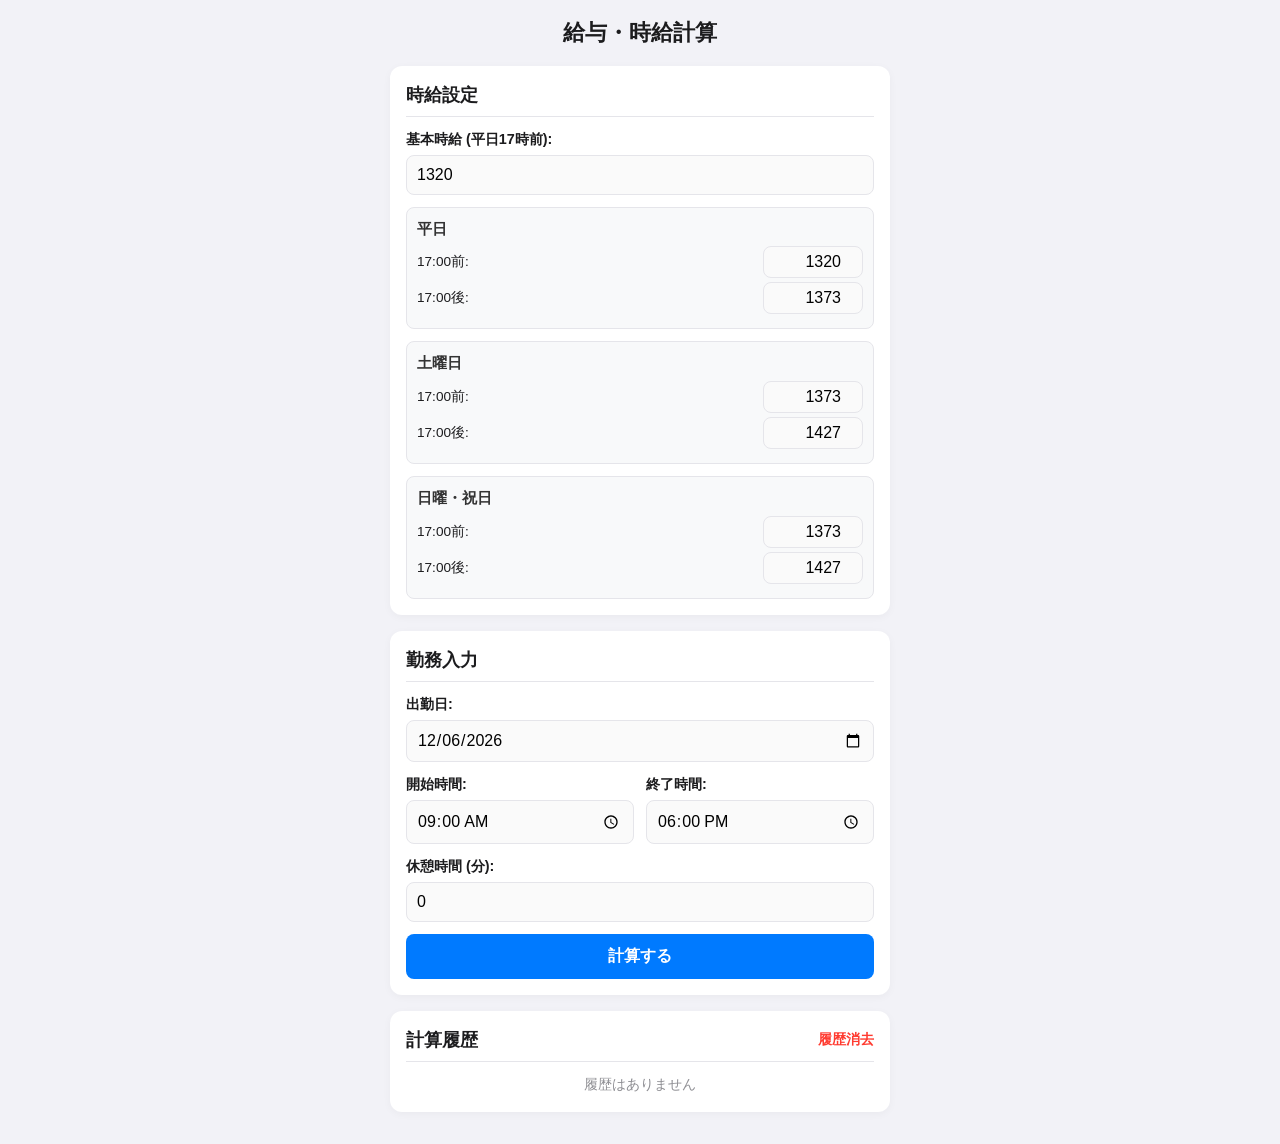
==== commit 5834f2e5: "index.html を作成" ====
--- a/index.html
+++ b/index.html
@@ -15,7 +15,7 @@
       <h2>時給設定</h2>
       <div class="input-group">
         <label for="baseWage">基本時給 (平日17時前):</label>
-        <input type="number" id="baseWage" value="1000" step="10">
+        <input type="number" id="baseWage" value="1320" step="10">
       </div>
 
       <div class="rate-grid">
@@ -23,11 +23,11 @@
           <h3>平日</h3>
           <div>
             <label>17:00前:</label>
-            <input type="number" id="wageWeekdayDay" value="1000">
+            <input type="number" id="wageWeekdayDay" value="1320">
           </div>
           <div>
             <label>17:00後:</label>
-            <input type="number" id="wageWeekdayNight" value="1100">
+            <input type="number" id="wageWeekdayNight" value="1373">
           </div>
         </div>
 
@@ -35,11 +35,11 @@
           <h3>土曜日</h3>
           <div>
             <label>17:00前:</label>
-            <input type="number" id="wageSatDay" value="1100">
+            <input type="number" id="wageSatDay" value="1373">
           </div>
           <div>
             <label>17:00後:</label>
-            <input type="number" id="wageSatNight" value="1200">
+            <input type="number" id="wageSatNight" value="1427">
           </div>
         </div>
 
@@ -47,11 +47,11 @@
           <h3>日曜・祝日</h3>
           <div>
             <label>17:00前:</label>
-            <input type="number" id="wageSunHoliDay" value="1200">
+            <input type="number" id="wageSunHoliDay" value="1373">
           </div>
           <div>
             <label>17:00後:</label>
-            <input type="number" id="wageSunHoliNight" value="1300">
+            <input type="number" id="wageSunHoliNight" value="1427">
           </div>
         </div>
       </div>
